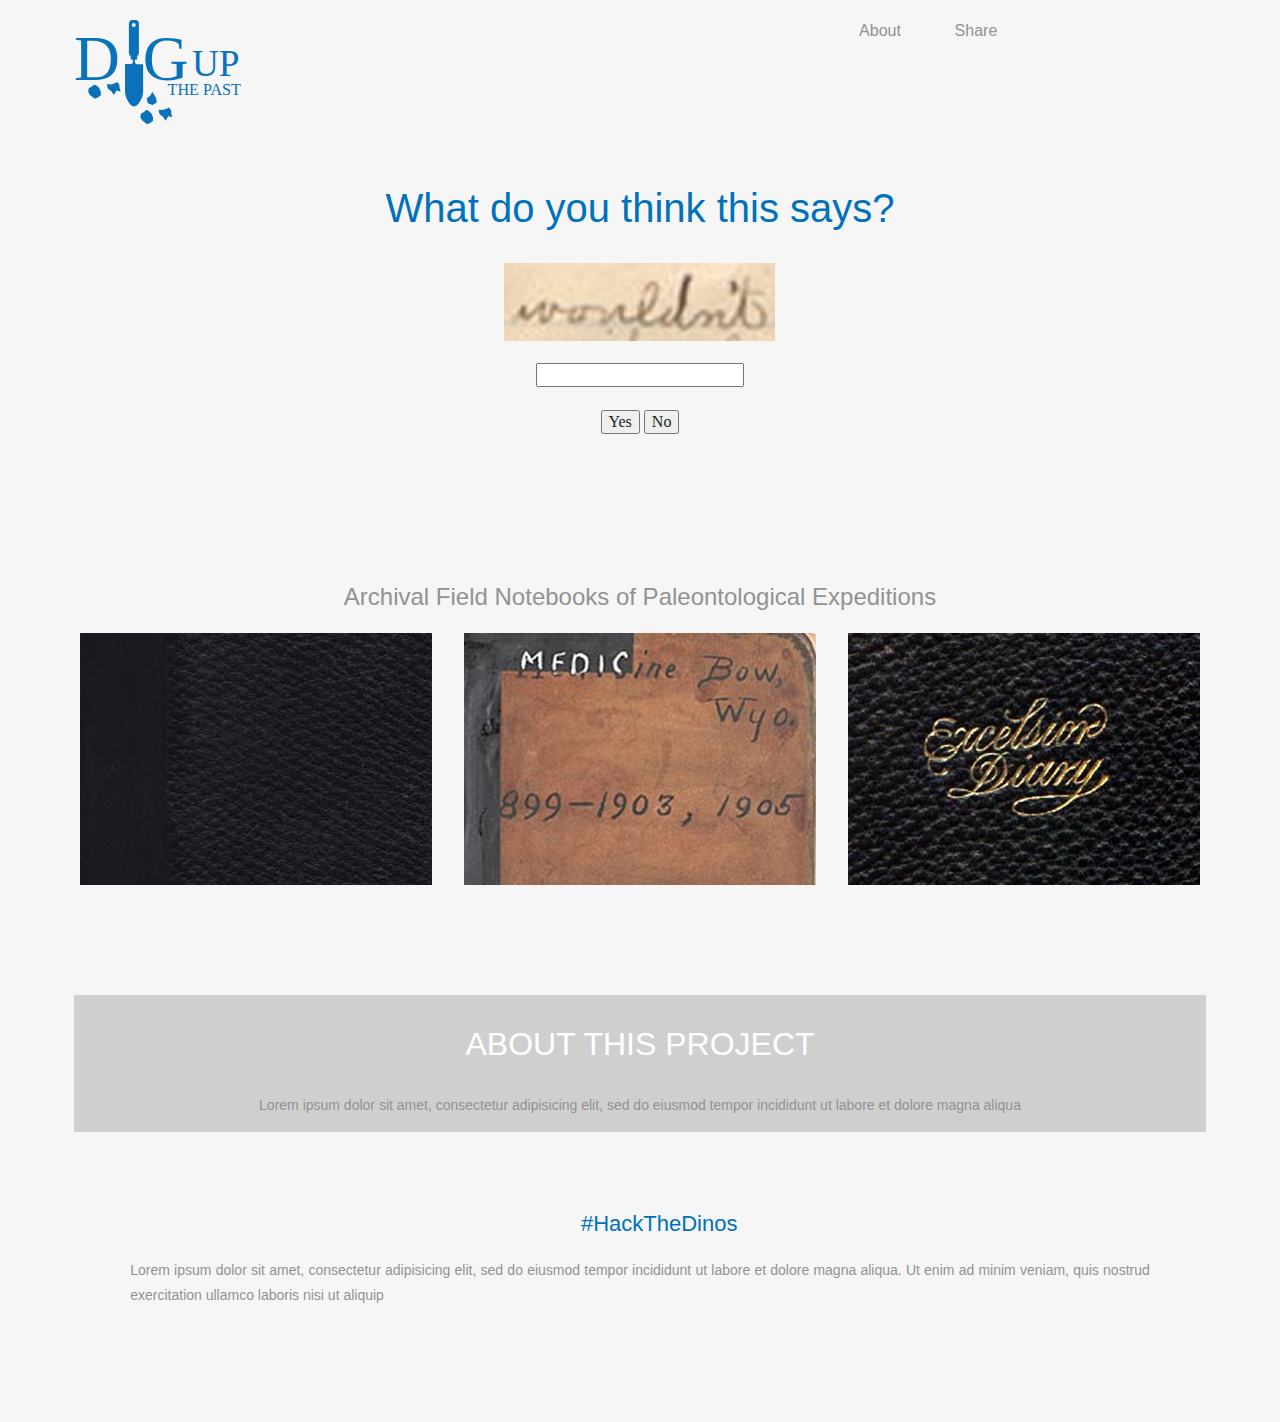
==== UX/Website/index.html @ 7622c404 "Current website" ====
<!doctype html>
<html class="">
<head>
<meta charset="UTF-8">
<meta name="viewport" content="width=device-width, initial-scale=1">
<meta name="description" content="#HackTheDinos">
<meta name="keywords" content="Dig up the past">
<meta name="author" content="SUNYDigs">
<title>Dig up the past | #HackTheDinos</title>
<link href="boilerplate.css" rel="stylesheet" type="text/css">
<link href="digResponsive.css" rel="stylesheet" type="text/css">
<link href="digStyle.css" rel="stylesheet" type="text/css">
<script src="respond.min.js"></script>
<script>var __adobewebfontsappname__="dreamweaver"</script>
<script src="http://use.edgefonts.net/montserrat:n4:default;alice:n4:default.js" type="text/javascript"></script>
</head>
<body>
<!--************************************************************************
Container starts here
****************************************************************************-->
<div class="gridContainer clearfix"> 
  <!--************************************************************************
    HERO Section starts here
    ****************************************************************************-->
  <header class="fluid hero heroHeader"> 
    <a href="#" title="Logo">
    <figure class="fluid logo textStyle">
<img src="images/digs_logo.svg">
</figure>
    </a>
    <nav class="fluid topNav"> 
      <ul class="fluid fluidList topNavUl">
        <li class="fluid topNavLI zeroMargin_desktop zeroMargin_tablet zeroMargin_mobile"><strong><a href="#" class="linkStyle" title="Nav Link">About</a></strong></li>
        <li class="fluid topNavLI"><strong><a href="#" class="linkStyle" title="Nav Link">Share</a></strong></li>
       
      </ul>
    </nav>
    <h1 class="fluid mainHeading headingStyle">What do you think this says?</h1>
    <div class="fluid parsedImg"><img src="parsed/parsed.jpg" alt=""/><br/><br/>
    <input type="text"><br/><br/>
   <button type = "button">Yes</button> <button type = "button">No</button>
    </div>

  </header>
  <!--HERO section ends here--> 
  
  <!--************************************************************************
    Primary Container starts here
    ****************************************************************************-->
  <article class="fluid textContainer"></article>
  <!--Primary content area ends here--> 
  
  <!--************************************************************************
   Past books here
    ****************************************************************************-->
  <article class="fluid gallery">
    <h2 class="fluid showAreaH2 headingStyle2">Archival Field Notebooks of Paleontological Expeditions</h2>
    <figure class="fluid tiles zeroMargin_desktop zeroMargin_tablet"> <img src="images/bK1.jpg" alt="placeholder"/>
      <figcaption class="textStyle"></figcaption>
    </figure>
    <figure class="fluid tiles"> <img src="images/bK2.jpg" alt="placeholder"/>
      <figcaption class="textStyle"></figcaption>
    </figure>
    <figure class="fluid tiles  zeroMargin_tablet hide_mobile"> <img src="images/bK3.jpg" alt="placeholder"/>
      <figcaption class="textStyle"></figcaption>
    </figure>
 
    
    
  </article>
  <!--Gallery ends here--> 
  
  <!--************************************************************************
    Secondary container starts here
    ****************************************************************************-->
  <article class="fluid textContainer" id="secondaryStyling">
    <section class="fluid secondarySection zeroMargin_desktop zeroMargin_tablet">
      <h2 class="fluid secondaryHeading headingStyle">ABOUT THIS PROJECT</h2>
      <p class="contentArea">Lorem ipsum dolor sit amet, consectetur adipisicing elit, sed do eiusmod tempor incididunt ut labore et dolore magna aliqua</p>
    </section>
    <section class="fluid secondarySection hide_mobile"> </section>
  </article>
  <!--Secondary content section ends here--> 
  
  <!--************************************************************************
    Footer starts here
    ****************************************************************************-->
  <footer class="fluid footer">
    <section class="fluid footerSection zeroMargin_desktop zeroMargin_tablet">
      <h2 class="fluid footerTitle headingStyle">#HackTheDinos</h2>
      <p class="paraContent footerTextContainer">Lorem ipsum dolor sit amet, consectetur adipisicing elit, sed do eiusmod tempor incididunt ut labore et dolore magna aliqua. Ut enim ad minim veniam, quis nostrud exercitation ullamco laboris nisi ut aliquip</p>
    </section>

  </footer>
  <!--Footer ends here--> 
</div>
<!--Container ends here-->
</body>
</html>
---- UX/Website/boilerplate.css ----
/*
/*
 * HTML5 ✰ Boilerplate v3.0.2
 *
 * What follows is the result of much research on cross-browser styling.
 * Credit left inline and big thanks to Nicolas Gallagher, Jonathan Neal,
 * Kroc Camen, and the H5BP dev community and team.
 *
 * Detailed information about this CSS: h5bp.com/css
 * 
 * Dreamweaver modifications:
 * 1. Commented out selection highlight
 * 2. Removed media queries section (we add our own in a separate file)
 *
 * ==|== normalize ==========================================================
 */


/* =============================================================================
   HTML5 display definitions
   ========================================================================== */

article, aside, details, figcaption, figure, footer, header, hgroup, nav, section {
	display: block;
	text-align: center;
}
audio, canvas, video { display: inline-block; *display: inline; *zoom: 1; }
audio:not([controls]) { display: none; }
[hidden] { display: none; }

/* =============================================================================
   Base
   ========================================================================== */

/*
 * 1. Correct text resizing oddly in IE6/7 when body font-size is set using em units
 * 2. Prevent iOS text size adjust on device orientation change, without disabling user zoom: h5bp.com/g
 */

html { font-size: 100%; -webkit-text-size-adjust: 100%; -ms-text-size-adjust: 100%; }

html, button, input, select, textarea { font-family: serif; color: #222; }

body { margin: 0; font-size: 1em; line-height: 1.4; }

/* 
 * Remove text-shadow in selection highlight: h5bp.com/i
 * These selection declarations have to be separate
 * Also: hot pink! (or customize the background color to match your design)
 */


/* =============================================================================
   Links
   ========================================================================== */

a { color: #00e; }
a:visited { color: #551a8b; }
a:hover { color: #06e; }
a:focus { outline: thin dotted; }

/* Improve readability when focused and hovered in all browsers: h5bp.com/h */
a:hover, a:active { outline: 0; }


/* =============================================================================
   Typography
   ========================================================================== */

abbr[title] { border-bottom: 1px dotted; }

b, strong { font-weight: bold; }

blockquote { margin: 1em 40px; }

dfn { font-style: italic; }

hr { display: block; height: 1px; border: 0; border-top: 1px solid #ccc; margin: 1em 0; padding: 0; }

ins { background: #ff9; color: #000; text-decoration: none; }

mark { background: #ff0; color: #000; font-style: italic; font-weight: bold; }

/* Redeclare monospace font family: h5bp.com/j */
pre, code, kbd, samp { font-family: monospace, serif; _font-family: 'courier new', monospace; font-size: 1em; }

/* Improve readability of pre-formatted text in all browsers */
pre { white-space: pre; white-space: pre-wrap; word-wrap: break-word; }

q { quotes: none; }
q:before, q:after { content: ""; content: none; }

small { font-size: 85%; }

/* Position subscript and superscript content without affecting line-height: h5bp.com/k */
sub, sup { font-size: 75%; line-height: 0; position: relative; vertical-align: baseline; }
sup { top: -0.5em; }
sub { bottom: -0.25em; }


/* =============================================================================
   Lists
   ========================================================================== */

ul, ol { margin: 1em 0; padding: 0 0 0 40px; }
dd { margin: 0 0 0 40px; }
nav ul, nav ol { list-style: none; list-style-image: none; margin: 0; padding: 0; }


/* =============================================================================
   Embedded content
   ========================================================================== */

/*
 * 1. Improve image quality when scaled in IE7: h5bp.com/d
 * 2. Remove the gap between images and borders on image containers: h5bp.com/i/440
 */

img { border: 0; -ms-interpolation-mode: bicubic; vertical-align: middle; }

/*
 * Correct overflow not hidden in IE9
 */

svg:not(:root) { overflow: hidden; }


/* =============================================================================
   Figures
   ========================================================================== */

figure { margin: 0; }


/* =============================================================================
   Forms
   ========================================================================== */

form { margin: 0; }
fieldset { border: 0; margin: 0; padding: 0; }

/* Indicate that 'label' will shift focus to the associated form element */
label { cursor: pointer; }

/*
 * 1. Correct color not inheriting in IE6/7/8/9
 * 2. Correct alignment displayed oddly in IE6/7
 */

legend { border: 0; *margin-left: -7px; padding: 0; white-space: normal; }

/*
 * 1. Correct font-size not inheriting in all browsers
 * 2. Remove margins in FF3/4 S5 Chrome
 * 3. Define consistent vertical alignment display in all browsers
 */

button, input, select, textarea { font-size: 100%; margin: 0; vertical-align: baseline; *vertical-align: middle; }

/*
 * 1. Define line-height as normal to match FF3/4 (set using !important in the UA stylesheet)
 */

button, input { line-height: normal; }

/*
 * 1. Display hand cursor for clickable form elements
 * 2. Allow styling of clickable form elements in iOS
 * 3. Correct inner spacing displayed oddly in IE7 (doesn't effect IE6)
 */

button, input[type="button"], input[type="reset"], input[type="submit"] { cursor: pointer; -webkit-appearance: button; *overflow: visible; }

/*
 * Re-set default cursor for disabled elements
 */

button[disabled], input[disabled] { cursor: default; }

/*
 * Consistent box sizing and appearance
 */

input[type="checkbox"], input[type="radio"] { box-sizing: border-box; padding: 0; *width: 13px; *height: 13px; }
input[type="search"] { -webkit-appearance: textfield; -moz-box-sizing: content-box; -webkit-box-sizing: content-box; box-sizing: content-box; }
input[type="search"]::-webkit-search-decoration, input[type="search"]::-webkit-search-cancel-button { -webkit-appearance: none; }

/*
 * Remove inner padding and border in FF3/4: h5bp.com/l
 */

button::-moz-focus-inner, input::-moz-focus-inner { border: 0; padding: 0; }

/*
 * 1. Remove default vertical scrollbar in IE6/7/8/9
 * 2. Allow only vertical resizing
 */

textarea { overflow: auto; vertical-align: top; resize: vertical; }

/* Colors for form validity */
input:valid, textarea:valid {  }
input:invalid, textarea:invalid { background-color: #f0dddd; }


/* =============================================================================
   Tables
   ========================================================================== */
/* 
 * 'border-collapse: collapse;' needs to be overridden in designs having tables with rounded corners and drop shadows.
*/
table { border-collapse: collapse; border-spacing: 0; }
td { vertical-align: top; }

/* =============================================================================
   Chrome Frame Prompt
   ========================================================================== */

.chromeframe { margin: 0.2em 0; background: #ccc; color: black; padding: 0.2em 0; }


/* ==|== primary styles =====================================================
   Author:
   ========================================================================== */
















/* ==|== non-semantic helper classes ========================================
   Please define your styles before this section.
   ========================================================================== */

/* For image replacement */
.ir { display: block; border: 0; text-indent: -999em; overflow: hidden; background-color: transparent; background-repeat: no-repeat; text-align: left; direction: ltr; *line-height: 0; }
.ir br { display: none; }

/* Hide from both screenreaders and browsers: h5bp.com/u */
.hidden { display: none !important; visibility: hidden; }

/* Hide only visually, but have it available for screenreaders: h5bp.com/v */
.visuallyhidden { border: 0; clip: rect(0 0 0 0); height: 1px; margin: -1px; overflow: hidden; padding: 0; position: absolute; width: 1px; }

/* Extends the .visuallyhidden class to allow the element to be focusable when navigated to via the keyboard: h5bp.com/p */
.visuallyhidden.focusable:active, .visuallyhidden.focusable:focus { clip: auto; height: auto; margin: 0; overflow: visible; position: static; width: auto; }

/* Hide visually and from screenreaders, but maintain layout */
.invisible { visibility: hidden; }

/* Contain floats: h5bp.com/q */
.clearfix:before, .clearfix:after { content: ""; display: table; }
.clearfix:after { clear: both; }
.clearfix { *zoom: 1; }


/* ==|== print styles =======================================================
   Print styles.
   Inlined to avoid required HTTP connection: h5bp.com/r
   ========================================================================== */

@media print {
  * { background: transparent !important; color: black !important; box-shadow:none !important; text-shadow: none !important; filter:none !important; -ms-filter: none !important; } /* Black prints faster: h5bp.com/s */
  a, a:visited { text-decoration: underline; }
  a[href]:after { content: " (" attr(href) ")"; }
  abbr[title]:after { content: " (" attr(title) ")"; }
  .ir a:after, a[href^="javascript:"]:after, a[href^="#"]:after { content: ""; }  /* Don't show links for images, or javascript/internal links */
  pre, blockquote { border: 1px solid #999; page-break-inside: avoid; }
  thead { display: table-header-group; } /* h5bp.com/t */
  tr, img { page-break-inside: avoid; }
  img { max-width: 100% !important; }
  @page { margin: 0.5cm; }
  p, h2, h3 { orphans: 3; widows: 3; }
  h2, h3 { page-break-after: avoid; }
}
---- UX/Website/digResponsive.css ----
@charset "utf-8";
/* Simple fluid media
   Note: Fluid media requires that you remove the media's height and width attributes from the HTML
   http://www.alistapart.com/articles/fluid-images/ 
*/
img, object, embed, video {
	max-width: 100%;
}
/* IE 6 does not support max-width so default to width 100% */
.ie6 img {
	width: 100%;
}
/*
	Dreamweaver Fluid Grid Properties
	----------------------------------
	dw-num-cols-mobile:		12;
	dw-num-cols-tablet:		12;
	dw-num-cols-desktop:	12;
	dw-gutter-percentage:	25;
	
	Inspiration from "Responsive Web Design" by Ethan Marcotte 
	http://www.alistapart.com/articles/responsive-web-design
	
	and Golden Grid System by Joni Korpi
	http://goldengridsystem.com/
*/

/* Fluid Styles */
.fluid {
	clear: both;
	margin-left: 0;
	width: 100%;
	float: left;
	display: block;
}
.fluidList {
	list-style: none;
	list-style-image: none;
	margin: 0;
	padding: 0;
}
/* Mobile Layout: 480px and below. */
  
.gridContainer {
	margin-left: auto;
	margin-right: auto;
	width: 86.45%;
	padding-left: 2.275%;
	padding-right: 2.275%;
	clear: none;
	float: none;
}

/* Header & HERO styles*/
.heroHeader {
}
.logo {
	width: 90%;
}
/* Navigation Bar styles */
.topNav {
	width: 100%;
	margin-left: 0;
	clear: both;
}
.topNavUl {
	position: static;
	width: 100%;
	margin-left: 0;
}
.topNavLI {
	width: 32.2033%;
	margin-left: 3%;
	clear: none;
	height: auto;
	position: static;
}

/* Main heading styles*/

.mainHeading {
}
.mainTagline {
}

/* Text & Content areas styles */
.textContainer {
    padding-top:20px;
}
.secondarySection {
	width: 100%;
	margin-left: 0;
	clear: both;
}
.secondaryHeading {
	width: 100%;
	margin-left: 0;
}

/*.contentArea{
    width: 80%;
    margin-left: 10%;
    margin-top: 0;
    margin-bottom: 5%;
}*/

.tiles {
	width: 83.0508%;
	margin-left: 8.4745%;
	clear: both;
	display: block;
    padding-bottom: 10px;
}
.tiles:hover {
	opacity: 0.6;
    cursor: pointer;
}
/* Footer styles*/
.footer {
}
.footerSection {
	width: 100%;
	margin-left: 0;
	clear: both;
}
.footerTitle {
	text-align: center;
	width: 100%;
	margin-left: 0;
    margin-top:10px;
	clear: both;
}

.gallery {
}
.showAreaH2 {
}
.zeroMargin_mobile {
margin-left: 0;
}
.hide_mobile {
display: none;
}

/* Tablet Layout: 481px to 768px. Inherits styles from: Mobile Layout. */

@media only screen and (min-width: 481px) {
.gridContainer {
	width: 90.675%;
	padding-left: 1.1625%;
	padding-right: 1.1625%;
	clear: none;
	float: none;
	margin-left: auto;
}
/* Header & HERO styles*/
.heroHeader {
}
.logo {
	width: 15.2542%;
}
/* Navigation styles*/
.topNav {
	clear: none;
	width: 49.1525%;
    margin-left: 35.5932%;
}
.topNavUl {
	position: static;
	width: 100%;
	margin-left: 0;
}
.topNavLI {
	clear: none;
	width: 31.0344%;
	height: auto;
	position: static;
	margin-left: 3.4482%;
}

/* Main heading styles*/
.mainHeading {
}
.mainTagline {
}

/* Text & content area styles*/
.textContainer {
    padding-top: 40px;
}
.tiles {
	clear: none;
	width: 49.1525%;
	margin-left: 1.6949%;
	display: block;
    padding-bottom: 10px;
}
.secondarySection {
	clear: none;
	width: 49.1525%;
	margin-left: 1.6949%;
	display: block;
}
.secondaryHeading {
	width: 100%;
	margin-left: 0;
}
/* Footer styles*/
.footer {
}
.footerSection {
	clear: none;
	width: 32.2033%;
	margin-left: 1.6949%;
	display: block;
}
.footerTitle {
     margin-top: 20%;
     width: 100%;
     margin-left: 0;
     clear: both;
}
.gallery {
}
.showAreaH2 {
}
.hide_tablet {
display: none;
}
.zeroMargin_tablet {
margin-left: 0;
}
}

/* Desktop Layout: 769px to a max of 1232px.  Inherits styles from: Mobile Layout and Tablet Layout. */

@media only screen and (min-width: 769px) {
.gridContainer {
	width: 88.5%;
	max-width: 1232px;
	padding-left: 0.75%;
	padding-right: 0.75%;
	margin: auto;
	clear: none;
	float: none;
	margin-left: auto;
}
/* Header & HERO styles*/
.heroHeader {
}
.logo {
	width: 15.2542%;
}
/* Navigation styles*/
.topNav {
	width: 23.7288%;
	clear: none;
	margin-left: 52.5423%;
}
.topNavUl {
	width: 100%;
	margin-left: 0;
	position: static;
}
.topNavLI {
	width: 28.5714%;
	margin-left: 7.1428%;
	clear: none;
	height: auto;
	position: static;
}
/* Main heading styles*/

.mainHeading {
}
.mainTagline {
}

/* Text & content area styles*/
.textContainer {
    padding-top:60px;
    padding-bottom:30px;
}
.secondarySection {
	width: 100%;
	clear: none;
	margin-left: 1.6949%;
	display: block;
}
.secondaryHeading {
	margin-left: 0;
	width: 100%;
}

/* Gallery styles*/
.tiles {
	width: 32.2033%;
	clear: none;
	margin-left: 1.6949%;
	display: block;
    padding-bottom: 60px;
}
/* Footer styles*/
.footer {
}
.footerSection {
	width: 100%;
	clear: none;
	margin-left: 1.6949%;
	display: block;
}
.footerTitle {
	margin-left: 1.6949%;
	width: 100%;
    margin-top: 5%;
	clear: none;
}
.gallery {
}
.showAreaH2 {
}
.zeroMargin_desktop {
margin-left: 0;
}
.hide_desktop {
display: none;
}
}
---- UX/Website/digStyle.css ----
@charset "utf-8";

/* General styles*/
/*Define your own styles in this stylesheet*/
body{
	background-color: rgba(246,246,246,1.00);
}
h1, h2, h3, h4, h5, h6{
	font-family: 'montserrat' , sans-serif;
	color: rgba(146,146,146,1.00);
	font-style: normal;
	font-weight: 400;
}
p{
	font-size: 14px;
	font-family: 'alice', sans-serif;
	font-style: normal;
	font-weight: 100;
	color: rgba(146,146,146,1.00);
	line-height: 1.8;
}


/* Link styles*/
a {
	color: rgba(146,146,146,1.00);
}
a:visited {
	color: rgba(146,146,146,1.00);
}
a:hover {
	color: rgba(255,255,255,1.00);
}
.linkStyle {
	color: rgba(146,146,146,1.00);
	font-family: 'montserrat', sans-serif;
	font-style: normal;
	font-weight: 100;
	text-decoration: none;	
}
/* Header & HERO styles*/
.logo {
	text-align: center;
    padding-top:20px;
    padding-bottom: 20px;
    padding-top: 20px;
}
.heroHeader {
	height: 450px;
	
}
/* Navigation styles*/
.topNavUl {
	position: static;
    padding-top:20px;
    padding-bottom: 20px;
}
.topNavLI {
	text-align: center;
}
/* Typography styles*/
.textStyle {
	font-family: 'montserrat', sans-serif;
	font-style: normal;
	font-weight: 400;
	color: rgba(146,146,146,1.00);
}
.headingStyle {
	/* [disabled]font-family: 'montserrat', sans-serif; */
	/* [disabled]font-style: normal; */
	/* [disabled]font-weight: 400; */
	color: #0072BC;
	font-size: 32px;
}
.mainHeading {
	color: #0072BC;
	text-align: center;
	margin-top: 3%;
	font-size: 40px;
}
.mainTagline {
	text-align: center;
	color: rgba(166,165,165,1.00);
	font-size: 16px;
	margin-top: -1%;
}
.parsedImg {
	padding-bottom:50px;
}
.sectionText {
	text-align: center;
}
#sectionOne {
	text-align: justify;
}
#sectionTwo {
	text-align: justify;
}

/* Gallery styles */
.gallery{
    padding-top:20px;
    padding-bottom:30px;
}
.paraContent{
	font-size: 14px;
	font-family: alice, sans-serif;
	font-style: normal;
	font-weight: 400;
	color: rgba(146,146,146,1.00);
	line-height: 1.8;
	margin-left: 5%;
	margin-right: 5%;
}
.contentArea{
	font-size: 14px;
	font-family: alice , sans-serif;
	font-style: normal;
	font-weight: 100;
	color: rgba(146,146,146,1.00);
	line-height: 1.8;
	text-align: center;
	margin-left: 5%;
	margin-right: 5%;
}
.showAreaH2 {
	
}
#secondaryStyling {
	padding-top: 20px;
    padding-bottom: 20px;
}
.secondarySection {
	background-color: rgba(208,207,207,1.00);
}
.secondaryHeading {
	color: rgba(255,255,255,1.00);
	text-align: center;
}
/*Footer styles*/
.footerTitle {
    text-align: center;
    font-size: 22px;
}
.footerTextContainer {
	text-align: justify;
	margin-bottom: 10%;
}
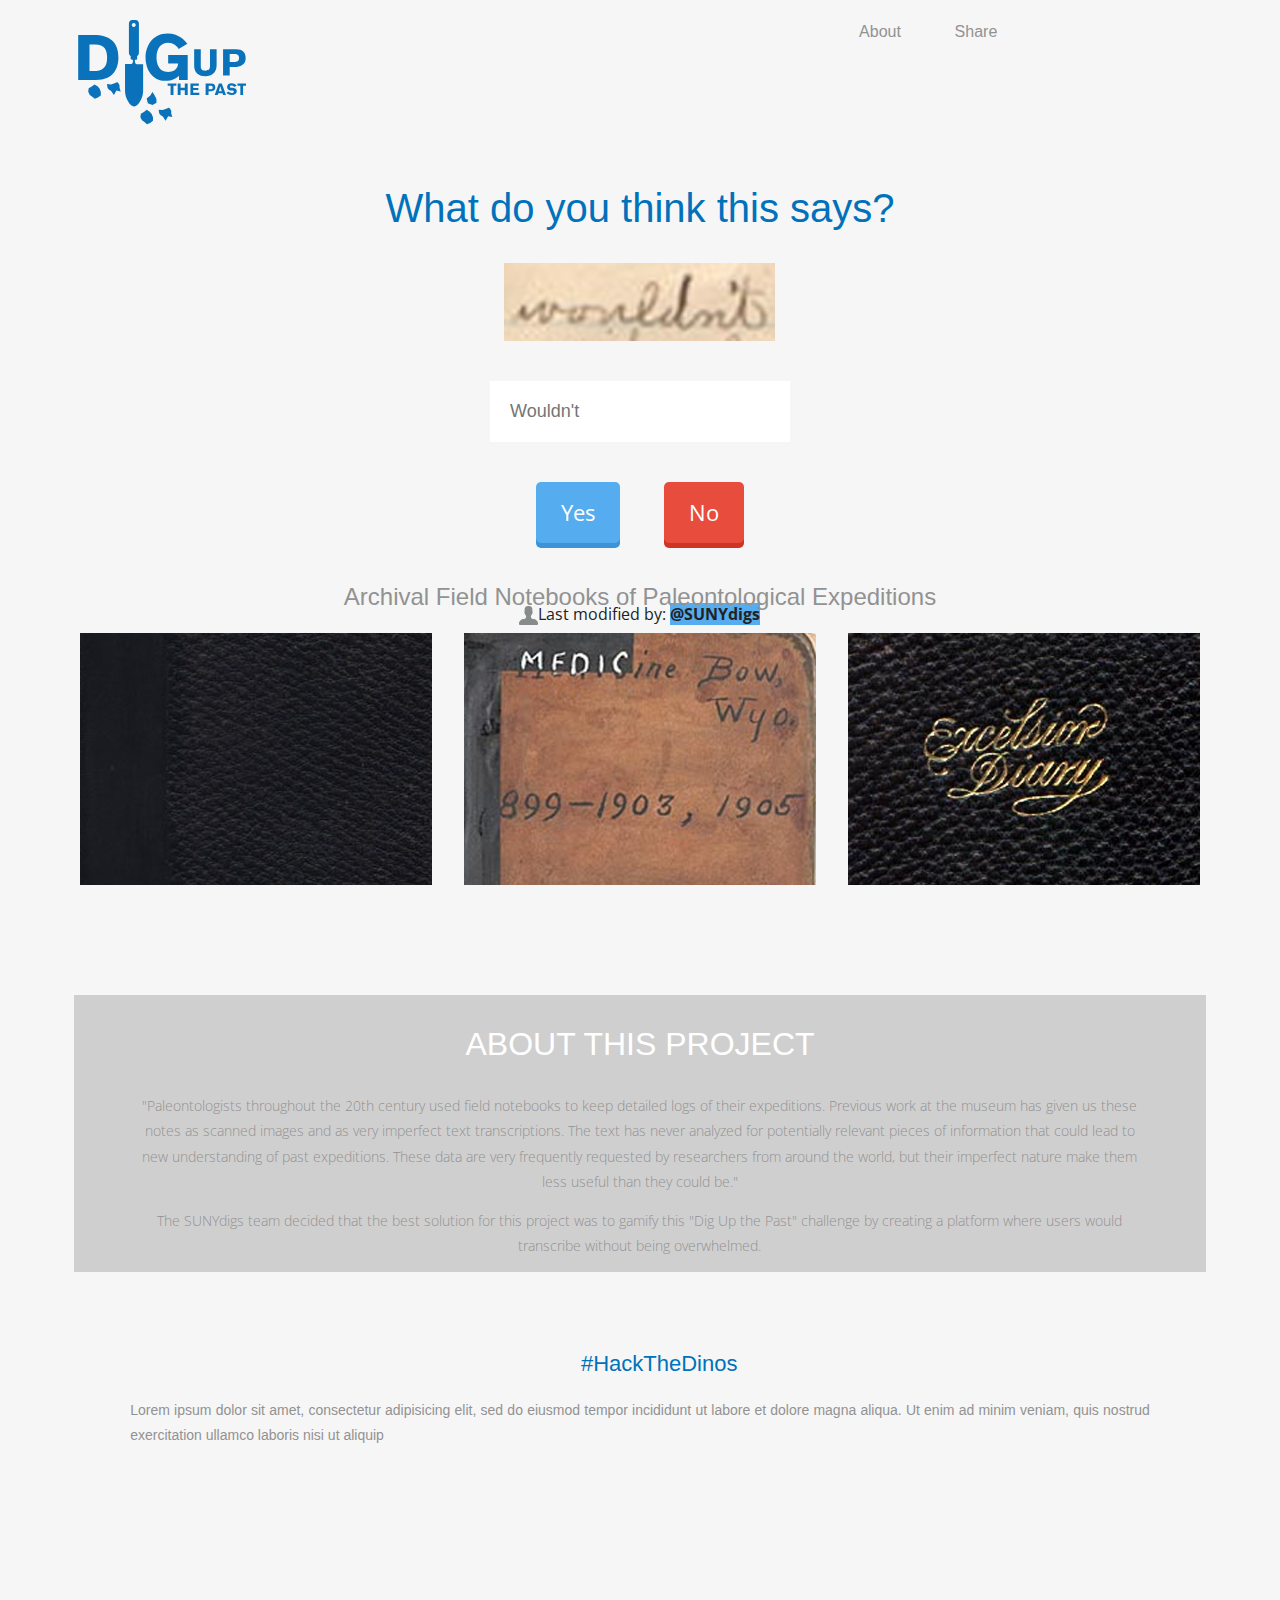
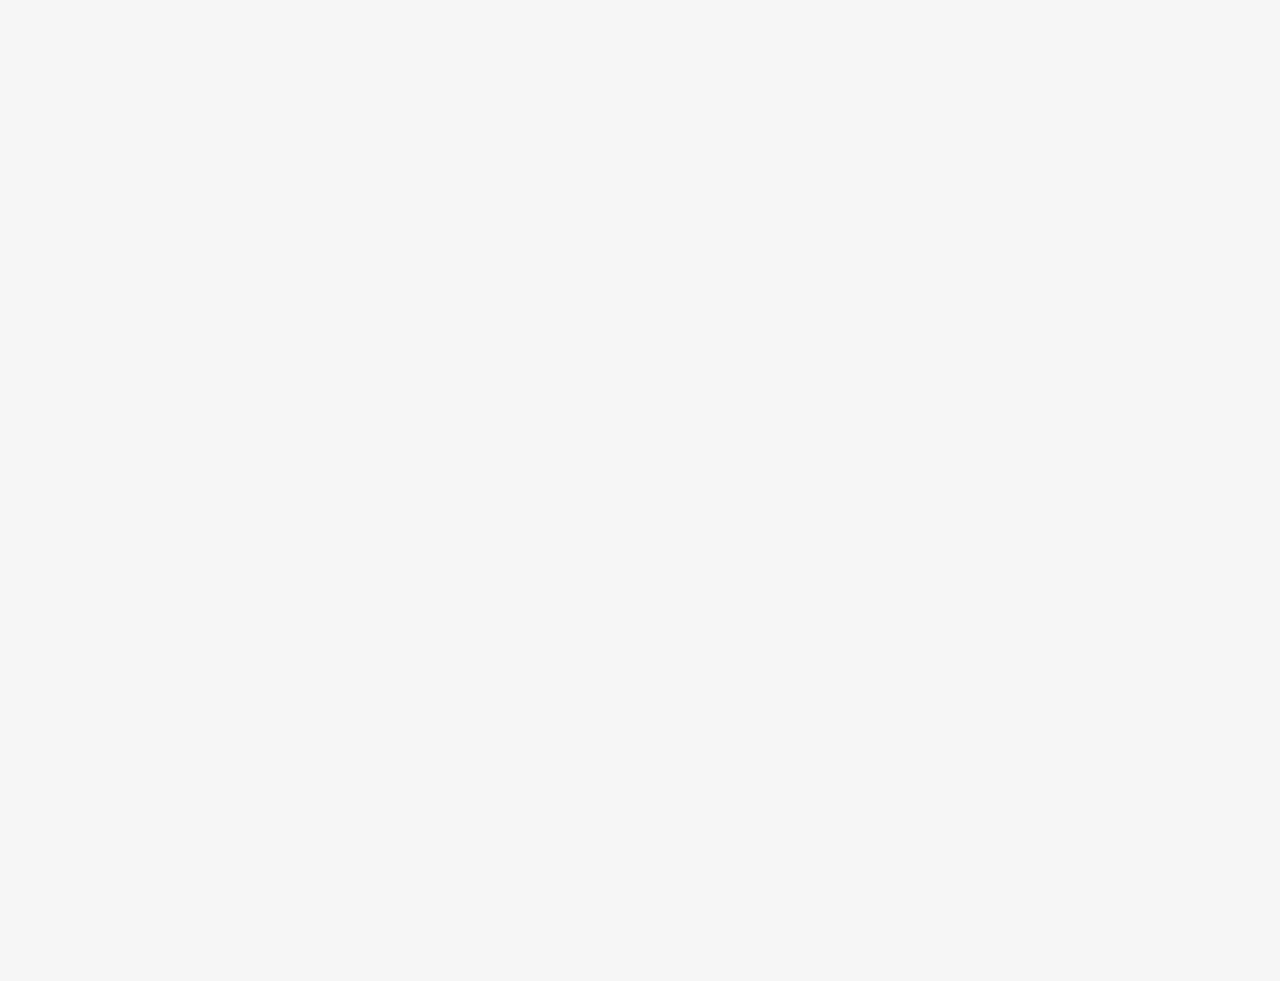
==== commit 0dc090d9: "Updated Version 2" ====
--- a/UX/Website/index.html
+++ b/UX/Website/index.html
@@ -7,12 +7,28 @@
 <meta name="keywords" content="Dig up the past">
 <meta name="author" content="SUNYDigs">
 <title>Dig up the past | #HackTheDinos</title>
-<link href="boilerplate.css" rel="stylesheet" type="text/css">
-<link href="digResponsive.css" rel="stylesheet" type="text/css">
-<link href="digStyle.css" rel="stylesheet" type="text/css">
-<script src="respond.min.js"></script>
+<link href="css/boilerplate.css" rel="stylesheet" type="text/css">
+<link href="css/digResponsive.css" rel="stylesheet" type="text/css">
+<link href="css/digStyle.css" rel="stylesheet" type="text/css">
+<script src="js/respond.min.js"></script>
 <script>var __adobewebfontsappname__="dreamweaver"</script>
 <script src="http://use.edgefonts.net/montserrat:n4:default;alice:n4:default.js" type="text/javascript"></script>
+<script>
+$(function() {
+  $('input').on('change', function() {
+    var input = $(this);
+    if (input.val().length) {
+      input.addClass('populated');
+    } else {
+      input.removeClass('populated');
+    }
+  });
+  
+  setTimeout(function() {
+    $('#fname').trigger('focus');
+  }, 500);
+});
+</script>
 </head>
 <body>
 <!--************************************************************************
@@ -36,9 +52,16 @@
       </ul>
     </nav>
     <h1 class="fluid mainHeading headingStyle">What do you think this says?</h1>
-    <div class="fluid parsedImg"><img src="parsed/parsed.jpg" alt=""/><br/><br/>
-    <input type="text"><br/><br/>
-   <button type = "button">Yes</button> <button type = "button">No</button>
+    <div class="fluid parsedImg"><img src="parsed/parsed.jpg" alt=""/>
+  <div id="form"> <form>
+  <label>
+    <input id="fname" type="text" placeholder="Wouldn't">
+  </label>
+   <div id="buttons"><a href="#" class="btn blue">Yes</a>  <a href="#" class="btn red">No</a></div></form>
+    <img src="images/user.png" alt=""/>Last modified by: <span class="babyblue"><strong>@SUNYdigs</strong></span><br/>
+   </div>
+    
+   
     </div>
 
   </header>
@@ -76,7 +99,8 @@
   <article class="fluid textContainer" id="secondaryStyling">
     <section class="fluid secondarySection zeroMargin_desktop zeroMargin_tablet">
       <h2 class="fluid secondaryHeading headingStyle">ABOUT THIS PROJECT</h2>
-      <p class="contentArea">Lorem ipsum dolor sit amet, consectetur adipisicing elit, sed do eiusmod tempor incididunt ut labore et dolore magna aliqua</p>
+      <p class="contentArea">"Paleontologists throughout the 20th century used field notebooks to keep detailed logs of their expeditions. Previous work at the museum has given us these notes as scanned images and as very imperfect text transcriptions. The text has never analyzed for potentially relevant pieces of information that could lead to new understanding of past expeditions. These data are very frequently requested by researchers from around the world, but their imperfect nature make them less useful than they could be."</p>
+      <p class="contentArea">The SUNYdigs team decided that the best solution for this project was to gamify this "Dig Up the Past" challenge by creating a platform where users would transcribe without being overwhelmed.</p>
     </section>
     <section class="fluid secondarySection hide_mobile"> </section>
   </article>
--- a/UX/Website/css/boilerplate.css
+++ b/UX/Website/css/boilerplate.css
@@ -0,0 +1,285 @@
+/*
+/*
+ * HTML5 ✰ Boilerplate v3.0.2
+ *
+ * What follows is the result of much research on cross-browser styling.
+ * Credit left inline and big thanks to Nicolas Gallagher, Jonathan Neal,
+ * Kroc Camen, and the H5BP dev community and team.
+ *
+ * Detailed information about this CSS: h5bp.com/css
+ * 
+ * Dreamweaver modifications:
+ * 1. Commented out selection highlight
+ * 2. Removed media queries section (we add our own in a separate file)
+ *
+ * ==|== normalize ==========================================================
+ */
+
+
+/* =============================================================================
+   HTML5 display definitions
+   ========================================================================== */
+
+article, aside, details, figcaption, figure, footer, header, hgroup, nav, section {
+	display: block;
+	text-align: center;
+}
+audio, canvas, video { display: inline-block; *display: inline; *zoom: 1; }
+audio:not([controls]) { display: none; }
+[hidden] { display: none; }
+
+/* =============================================================================
+   Base
+   ========================================================================== */
+
+/*
+ * 1. Correct text resizing oddly in IE6/7 when body font-size is set using em units
+ * 2. Prevent iOS text size adjust on device orientation change, without disabling user zoom: h5bp.com/g
+ */
+
+html { font-size: 100%; -webkit-text-size-adjust: 100%; -ms-text-size-adjust: 100%; }
+
+html, button, input, select, textarea { font-family: serif; color: #222; }
+
+body { margin: 0; font-size: 1em; line-height: 1.4; }
+
+/* 
+ * Remove text-shadow in selection highlight: h5bp.com/i
+ * These selection declarations have to be separate
+ * Also: hot pink! (or customize the background color to match your design)
+ */
+
+
+/* =============================================================================
+   Links
+   ========================================================================== */
+
+a { color: #00e; }
+a:visited { color: #551a8b; }
+a:hover { color: #06e; }
+a:focus { outline: thin dotted; }
+
+/* Improve readability when focused and hovered in all browsers: h5bp.com/h */
+a:hover, a:active { outline: 0; }
+
+
+/* =============================================================================
+   Typography
+   ========================================================================== */
+
+abbr[title] { border-bottom: 1px dotted; }
+
+b, strong { font-weight: bold; }
+
+blockquote { margin: 1em 40px; }
+
+dfn { font-style: italic; }
+
+hr { display: block; height: 1px; border: 0; border-top: 1px solid #ccc; margin: 1em 0; padding: 0; }
+
+ins { background: #ff9; color: #000; text-decoration: none; }
+
+mark { background: #ff0; color: #000; font-style: italic; font-weight: bold; }
+
+/* Redeclare monospace font family: h5bp.com/j */
+pre, code, kbd, samp { font-family: monospace, serif; _font-family: 'courier new', monospace; font-size: 1em; }
+
+/* Improve readability of pre-formatted text in all browsers */
+pre { white-space: pre; white-space: pre-wrap; word-wrap: break-word; }
+
+q { quotes: none; }
+q:before, q:after { content: ""; content: none; }
+
+small { font-size: 85%; }
+
+/* Position subscript and superscript content without affecting line-height: h5bp.com/k */
+sub, sup { font-size: 75%; line-height: 0; position: relative; vertical-align: baseline; }
+sup { top: -0.5em; }
+sub { bottom: -0.25em; }
+
+
+/* =============================================================================
+   Lists
+   ========================================================================== */
+
+ul, ol { margin: 1em 0; padding: 0 0 0 40px; }
+dd { margin: 0 0 0 40px; }
+nav ul, nav ol { list-style: none; list-style-image: none; margin: 0; padding: 0; }
+
+
+/* =============================================================================
+   Embedded content
+   ========================================================================== */
+
+/*
+ * 1. Improve image quality when scaled in IE7: h5bp.com/d
+ * 2. Remove the gap between images and borders on image containers: h5bp.com/i/440
+ */
+
+img { border: 0; -ms-interpolation-mode: bicubic; vertical-align: middle; }
+
+/*
+ * Correct overflow not hidden in IE9
+ */
+
+svg:not(:root) { overflow: hidden; }
+
+
+/* =============================================================================
+   Figures
+   ========================================================================== */
+
+figure { margin: 0; }
+
+
+/* =============================================================================
+   Forms
+   ========================================================================== */
+
+form { margin: 0; }
+fieldset { border: 0; margin: 0; padding: 0; }
+
+/* Indicate that 'label' will shift focus to the associated form element */
+label { cursor: pointer; }
+
+/*
+ * 1. Correct color not inheriting in IE6/7/8/9
+ * 2. Correct alignment displayed oddly in IE6/7
+ */
+
+legend { border: 0; *margin-left: -7px; padding: 0; white-space: normal; }
+
+/*
+ * 1. Correct font-size not inheriting in all browsers
+ * 2. Remove margins in FF3/4 S5 Chrome
+ * 3. Define consistent vertical alignment display in all browsers
+ */
+
+button, input, select, textarea { font-size: 100%; margin: 0; vertical-align: baseline; *vertical-align: middle; }
+
+/*
+ * 1. Define line-height as normal to match FF3/4 (set using !important in the UA stylesheet)
+ */
+
+button, input { line-height: normal; }
+
+/*
+ * 1. Display hand cursor for clickable form elements
+ * 2. Allow styling of clickable form elements in iOS
+ * 3. Correct inner spacing displayed oddly in IE7 (doesn't effect IE6)
+ */
+
+button, input[type="button"], input[type="reset"], input[type="submit"] { cursor: pointer; -webkit-appearance: button; *overflow: visible; }
+
+/*
+ * Re-set default cursor for disabled elements
+ */
+
+button[disabled], input[disabled] { cursor: default; }
+
+/*
+ * Consistent box sizing and appearance
+ */
+
+input[type="checkbox"], input[type="radio"] { box-sizing: border-box; padding: 0; *width: 13px; *height: 13px; }
+input[type="search"] { -webkit-appearance: textfield; -moz-box-sizing: content-box; -webkit-box-sizing: content-box; box-sizing: content-box; }
+input[type="search"]::-webkit-search-decoration, input[type="search"]::-webkit-search-cancel-button { -webkit-appearance: none; }
+
+/*
+ * Remove inner padding and border in FF3/4: h5bp.com/l
+ */
+
+button::-moz-focus-inner, input::-moz-focus-inner { border: 0; padding: 0; }
+
+/*
+ * 1. Remove default vertical scrollbar in IE6/7/8/9
+ * 2. Allow only vertical resizing
+ */
+
+textarea { overflow: auto; vertical-align: top; resize: vertical; }
+
+/* Colors for form validity */
+input:valid, textarea:valid {  }
+input:invalid, textarea:invalid { background-color: #f0dddd; }
+
+
+/* =============================================================================
+   Tables
+   ========================================================================== */
+/* 
+ * 'border-collapse: collapse;' needs to be overridden in designs having tables with rounded corners and drop shadows.
+*/
+table { border-collapse: collapse; border-spacing: 0; }
+td { vertical-align: top; }
+
+/* =============================================================================
+   Chrome Frame Prompt
+   ========================================================================== */
+
+.chromeframe { margin: 0.2em 0; background: #ccc; color: black; padding: 0.2em 0; }
+
+
+/* ==|== primary styles =====================================================
+   Author:
+   ========================================================================== */
+
+
+
+
+
+
+
+
+
+
+
+
+
+
+
+
+/* ==|== non-semantic helper classes ========================================
+   Please define your styles before this section.
+   ========================================================================== */
+
+/* For image replacement */
+.ir { display: block; border: 0; text-indent: -999em; overflow: hidden; background-color: transparent; background-repeat: no-repeat; text-align: left; direction: ltr; *line-height: 0; }
+.ir br { display: none; }
+
+/* Hide from both screenreaders and browsers: h5bp.com/u */
+.hidden { display: none !important; visibility: hidden; }
+
+/* Hide only visually, but have it available for screenreaders: h5bp.com/v */
+.visuallyhidden { border: 0; clip: rect(0 0 0 0); height: 1px; margin: -1px; overflow: hidden; padding: 0; position: absolute; width: 1px; }
+
+/* Extends the .visuallyhidden class to allow the element to be focusable when navigated to via the keyboard: h5bp.com/p */
+.visuallyhidden.focusable:active, .visuallyhidden.focusable:focus { clip: auto; height: auto; margin: 0; overflow: visible; position: static; width: auto; }
+
+/* Hide visually and from screenreaders, but maintain layout */
+.invisible { visibility: hidden; }
+
+/* Contain floats: h5bp.com/q */
+.clearfix:before, .clearfix:after { content: ""; display: table; }
+.clearfix:after { clear: both; }
+.clearfix { *zoom: 1; }
+
+
+/* ==|== print styles =======================================================
+   Print styles.
+   Inlined to avoid required HTTP connection: h5bp.com/r
+   ========================================================================== */
+
+@media print {
+  * { background: transparent !important; color: black !important; box-shadow:none !important; text-shadow: none !important; filter:none !important; -ms-filter: none !important; } /* Black prints faster: h5bp.com/s */
+  a, a:visited { text-decoration: underline; }
+  a[href]:after { content: " (" attr(href) ")"; }
+  abbr[title]:after { content: " (" attr(title) ")"; }
+  .ir a:after, a[href^="javascript:"]:after, a[href^="#"]:after { content: ""; }  /* Don't show links for images, or javascript/internal links */
+  pre, blockquote { border: 1px solid #999; page-break-inside: avoid; }
+  thead { display: table-header-group; } /* h5bp.com/t */
+  tr, img { page-break-inside: avoid; }
+  img { max-width: 100% !important; }
+  @page { margin: 0.5cm; }
+  p, h2, h3 { orphans: 3; widows: 3; }
+  h2, h3 { page-break-after: avoid; }
+}
--- a/UX/Website/css/digResponsive.css
+++ b/UX/Website/css/digResponsive.css
@@ -0,0 +1,331 @@
+@charset "utf-8";
+/* Simple fluid media
+   Note: Fluid media requires that you remove the media's height and width attributes from the HTML
+   http://www.alistapart.com/articles/fluid-images/ 
+*/
+img, object, embed, video {
+	max-width: 100%;
+}
+/* IE 6 does not support max-width so default to width 100% */
+.ie6 img {
+	width: 100%;
+}
+/*
+	Dreamweaver Fluid Grid Properties
+	----------------------------------
+	dw-num-cols-mobile:		12;
+	dw-num-cols-tablet:		12;
+	dw-num-cols-desktop:	12;
+	dw-gutter-percentage:	25;
+	
+	Inspiration from "Responsive Web Design" by Ethan Marcotte 
+	http://www.alistapart.com/articles/responsive-web-design
+	
+	and Golden Grid System by Joni Korpi
+	http://goldengridsystem.com/
+*/
+
+/* Fluid Styles */
+.fluid {
+	clear: both;
+	margin-left: 0;
+	width: 100%;
+	float: left;
+	display: block;
+}
+.fluidList {
+	list-style: none;
+	list-style-image: none;
+	margin: 0;
+	padding: 0;
+}
+/* Mobile Layout: 480px and below. */
+  
+.gridContainer {
+	margin-left: auto;
+	margin-right: auto;
+	width: 86.45%;
+	padding-left: 2.275%;
+	padding-right: 2.275%;
+	clear: none;
+	float: none;
+}
+
+/* Header & HERO styles*/
+.heroHeader {
+}
+.logo {
+	width: 90%;
+}
+/* Navigation Bar styles */
+.topNav {
+	width: 100%;
+	margin-left: 0;
+	clear: both;
+}
+.topNavUl {
+	position: static;
+	width: 100%;
+	margin-left: 0;
+}
+.topNavLI {
+	width: 32.2033%;
+	margin-left: 3%;
+	clear: none;
+	height: auto;
+	position: static;
+}
+
+/* Main heading styles*/
+
+.mainHeading {
+}
+.mainTagline {
+}
+
+/* Text & Content areas styles */
+.textContainer {
+    padding-top:20px;
+}
+.secondarySection {
+	width: 100%;
+	margin-left: 0;
+	clear: both;
+}
+.secondaryHeading {
+	width: 100%;
+	margin-left: 0;
+	clear: both;
+}
+
+/*.contentArea{
+    width: 80%;
+    margin-left: 10%;
+    margin-top: 0;
+    margin-bottom: 5%;
+}*/
+
+.tiles {
+	width: 83.0508%;
+	margin-left: 8.4745%;
+	clear: both;
+	display: block;
+    padding-bottom: 10px;
+}
+.tiles:hover {
+	opacity: 0.6;
+    cursor: pointer;
+}
+/* Footer styles*/
+.footer {
+}
+.footerSection {
+	width: 100%;
+	margin-left: 0;
+	clear: both;
+}
+.footerTitle {
+	text-align: center;
+	width: 100%;
+	margin-left: 0;
+    margin-top:10px;
+	clear: both;
+}
+
+.gallery {
+}
+.showAreaH2 {
+}
+.zeroMargin_mobile {
+margin-left: 0;
+}
+.hide_mobile {
+display: none;
+}
+
+/* Tablet Layout: 481px to 768px. Inherits styles from: Mobile Layout. */
+
+@media only screen and (min-width: 481px) {
+.gridContainer {
+	width: 90.675%;
+	padding-left: 1.1625%;
+	padding-right: 1.1625%;
+	clear: none;
+	float: none;
+	margin-left: auto;
+}
+/* Header & HERO styles*/
+.heroHeader {
+}
+.logo {
+	width: 15.2542%;
+}
+/* Navigation styles*/
+.topNav {
+	clear: none;
+	width: 49.1525%;
+    margin-left: 35.5932%;
+}
+.topNavUl {
+	position: static;
+	width: 100%;
+	margin-left: 0;
+}
+.topNavLI {
+	clear: none;
+	width: 31.0344%;
+	height: auto;
+	position: static;
+	margin-left: 3.4482%;
+}
+
+/* Main heading styles*/
+.mainHeading {
+}
+.mainTagline {
+}
+
+/* Text & content area styles*/
+.textContainer {
+    padding-top: 40px;
+}
+.tiles {
+	clear: none;
+	width: 49.1525%;
+	margin-left: 1.6949%;
+	display: block;
+    padding-bottom: 10px;
+}
+.secondarySection {
+	clear: none;
+	width: 100%;
+	margin-left: 1.6949%;
+	display: block;
+}
+.secondaryHeading {
+	width: 91.5254%;
+	margin-left: 1.6949%;
+	clear: none;
+}
+/* Footer styles*/
+.footer {
+}
+.footerSection {
+	clear: none;
+	width: 100%;
+	margin-left: 1.6949%;
+	display: block;
+}
+.footerTitle {
+     margin-top: 20%;
+     width: 32.2033%;
+     margin-left: 1.6949%;
+     clear: none;
+}
+.gallery {
+}
+.showAreaH2 {
+}
+.hide_tablet {
+display: none;
+}
+.zeroMargin_tablet {
+margin-left: 0;
+}
+}
+
+/* Desktop Layout: 769px to a max of 1232px.  Inherits styles from: Mobile Layout and Tablet Layout. */
+
+@media only screen and (min-width: 769px) {
+.gridContainer {
+	width: 88.5%;
+	max-width: 1232px;
+	padding-left: 0.75%;
+	padding-right: 0.75%;
+	margin: auto;
+	clear: none;
+	float: none;
+	margin-left: auto;
+}
+/* Header & HERO styles*/
+.heroHeader {
+}
+.logo {
+	width: 15.2542%;
+}
+/* Navigation styles*/
+.topNav {
+	width: 23.7288%;
+	clear: none;
+	margin-left: 52.5423%;
+}
+.topNavUl {
+	width: 100%;
+	margin-left: 0;
+	position: static;
+}
+.topNavLI {
+	width: 28.5714%;
+	margin-left: 7.1428%;
+	clear: none;
+	height: auto;
+	position: static;
+}
+/* Main heading styles*/
+
+.mainHeading {
+}
+.mainTagline {
+}
+
+/* Text & content area styles*/
+.textContainer {
+    padding-top:60px;
+    padding-bottom:30px;
+}
+.secondarySection {
+	width: 100%;
+	clear: none;
+	margin-left: 1.6949%;
+	display: block;
+}
+.secondaryHeading {
+	margin-left: 0;
+	width: 100%;
+	clear: both;
+}
+
+/* Gallery styles*/
+.tiles {
+	width: 32.2033%;
+	clear: none;
+	margin-left: 1.6949%;
+	display: block;
+    padding-bottom: 60px;
+}
+/* Footer styles*/
+.footer {
+}
+.footerSection {
+	width: 100%;
+	clear: none;
+	margin-left: 1.6949%;
+	display: block;
+}
+.footerTitle {
+	margin-left: 1.6949%;
+	width: 100%;
+    margin-top: 5%;
+	clear: none;
+}
+.gallery {
+}
+.showAreaH2 {
+}
+.zeroMargin_desktop {
+margin-left: 0;
+}
+.hide_desktop {
+display: none;
+}
+}--- a/UX/Website/css/digStyle.css
+++ b/UX/Website/css/digStyle.css
@@ -0,0 +1,273 @@
+@charset "utf-8";
+@import url(http://fonts.googleapis.com/css?family=Open+Sans);
+/* General styles*/
+/*Define your own styles in this stylesheet*/
+body{
+	font-family: 'Open Sans', 'sans-serif';
+	background-color: rgba(246,246,246,1.00);
+}
+h1, h2, h3, h4, h5, h6{
+	font-family: 'montserrat' , sans-serif;
+	color: rgba(146,146,146,1.00);
+	font-style: normal;
+	font-weight: 400;
+}
+p{
+	font-size: 14px;
+	font-family: 'alice', sans-serif;
+	font-style: normal;
+	font-weight: 100;
+	color: rgba(146,146,146,1.00);
+	line-height: 1.8;
+}
+.link {
+  text-decoration: none;
+  color: #55acee;
+  border-bottom: 2px dotted #55acee;
+  transition: .3s;
+  -webkit-transition: .3s;
+  -moz-transition: .3s;
+  -o-transition: .3s;
+  cursor: url(http://cur.cursors-4u.net/symbols/sym-1/sym46.cur), auto;
+}
+.link:hover {
+  color: #2ecc71;
+  border-bottom: 2px dotted #2ecc71;
+}
+.user{
+	
+}
+#buttons {
+	color: #FFFFFF;
+	text-align: center;
+}
+.btn {
+  border-radius: 5px;
+  padding: 15px 25px;
+  font-size: 22px;
+  text-decoration: none;
+  margin: 20px;
+  color: #fff;
+  position: relative;
+  display: inline-block;
+ 
+}
+
+.btn:active {
+  transform: translate(0px, 5px);
+  -webkit-transform: translate(0px, 5px);
+  box-shadow: 0px 1px 0px 0px;
+}
+.babyblue{
+	background-color: #55acee;
+}
+.blue {
+  background-color: #55acee;
+  box-shadow: 0px 5px 0px 0px #3C93D5;
+}
+
+.blue:hover {
+  background-color: #6FC6FF;
+}
+.red {
+  background-color: #e74c3c;
+  box-shadow: 0px 5px 0px 0px #CE3323;
+}
+
+.red:hover {
+  background-color: #FF6656;
+}
+
+/* Link styles*/
+a {
+	color: rgba(255,255,255,1.00);
+}
+a:visited {
+	color: rgba(146,146,146,1.00);
+}
+a:hover {
+	color: rgba(255,255,255,1.00);
+}
+.linkStyle {
+	color: rgba(146,146,146,1.00);
+	font-family: 'montserrat', sans-serif;
+	font-style: normal;
+	font-weight: 100;
+	text-decoration: none;	
+}
+/* Header & HERO styles*/
+.logo {
+	text-align: center;
+    padding-top:20px;
+    padding-bottom: 20px;
+    padding-top: 20px;
+}
+.heroHeader {
+	height: 450px;
+	
+}
+/* Navigation styles*/
+.topNavUl {
+	position: static;
+    padding-top:20px;
+    padding-bottom: 20px;
+}
+.topNavLI {
+	text-align: center;
+}
+/* Typography styles*/
+.textStyle {
+	font-family: 'montserrat', sans-serif;
+	font-style: normal;
+	font-weight: 400;
+	color: rgba(146,146,146,1.00);
+}
+.headingStyle {
+	/* [disabled]font-family: 'montserrat', sans-serif; */
+	/* [disabled]font-style: normal; */
+	/* [disabled]font-weight: 400; */
+	color: #0072BC;
+	font-size: 32px;
+}
+.mainHeading {
+	color: #0072BC;
+	text-align: center;
+	margin-top: 3%;
+	font-size: 40px;
+}
+.mainTagline {
+	text-align: center;
+	color: rgba(166,165,165,1.00);
+	font-size: 16px;
+	margin-top: -1%;
+}
+.parsedImg {
+	padding-bottom:50px;
+}
+.sectionText {
+	text-align: center;
+}
+#sectionOne {
+	text-align: justify;
+}
+#sectionTwo {
+	text-align: justify;
+}
+
+/* Gallery styles */
+.gallery{
+    padding-top:20px;
+    padding-bottom:30px;
+}
+.paraContent{
+	font-size: 14px;
+	font-family: alice, sans-serif;
+	font-style: normal;
+	font-weight: 400;
+	color: rgba(146,146,146,1.00);
+	line-height: 1.8;
+	margin-left: 5%;
+	margin-right: 5%;
+}
+.contentArea{
+	
+	font-size: 14px;
+	font-family: 'Open Sans', sans-serif;
+	font-style: normal;
+	font-weight: 100;
+	color: rgba(146,146,146,1.00);
+	line-height: 1.8;
+	text-align: center;
+	margin-left: 5%;
+	margin-right: 5%;
+}
+.showAreaH2 {
+	
+}
+#secondaryStyling {
+	padding-top: 20px;
+    padding-bottom: 20px;
+}
+.secondarySection {
+	background-color: rgba(208,207,207,1.00);
+}
+.secondaryHeading {
+	color: rgba(255,255,255,1.00);
+	text-align: center;
+}
+/*Footer styles*/
+.footerTitle {
+    text-align: center;
+    font-size: 22px;
+	width:100
+}
+.footerTextContainer {
+	text-align: justify;
+	margin-bottom: 100%;
+}
+form {
+	display: table;
+	margin: 40px auto;
+	
+}
+  
+label {
+    position: relative;
+    display: block;
+}
+    
+input {
+      font: 18px Helvetica, Arial, sans-serif;
+      box-sizing: border-box;
+      display: block;
+      border: none;
+      padding: 20px;
+      width: 300px;
+      margin-bottom: 20px;
+      font-size: 18px;
+      outline: none;
+      transition: all 0.2s ease-in-out;
+}
+      
+/*      &::placeholder {
+        transition: all 0.2s ease-in-out;
+        color: #999;
+        font: 18px Helvetica, Arial, sans-serif;
+      }
+      
+      &:focus, &.populated {
+        padding-top: 28px;
+        padding-bottom: 12px;
+        
+        &::placeholder {
+          color: transparent;
+        }
+        
+        & + span {
+          opacity: 1;
+          top: 10px;
+        }
+
+    
+    span {
+      color: #35dc9b;
+      font: 13px Helvetica, Arial, sans-serif;
+      position: absolute;
+      top: 0px;
+      left: 20px;
+      opacity: 0;
+      transition: all 0.2s ease-in-out;
+    }
+
+  input[type="submit"] {
+    transition: all 0.2s ease-in-out;
+    font: 18px Helvetica, Arial, sans-serif;
+    border: none;
+    background: #1aaf75;
+    color: #fff;
+    padding: 16px 40px;
+    
+    &:hover {
+      background: #109f67;
+    }
+*/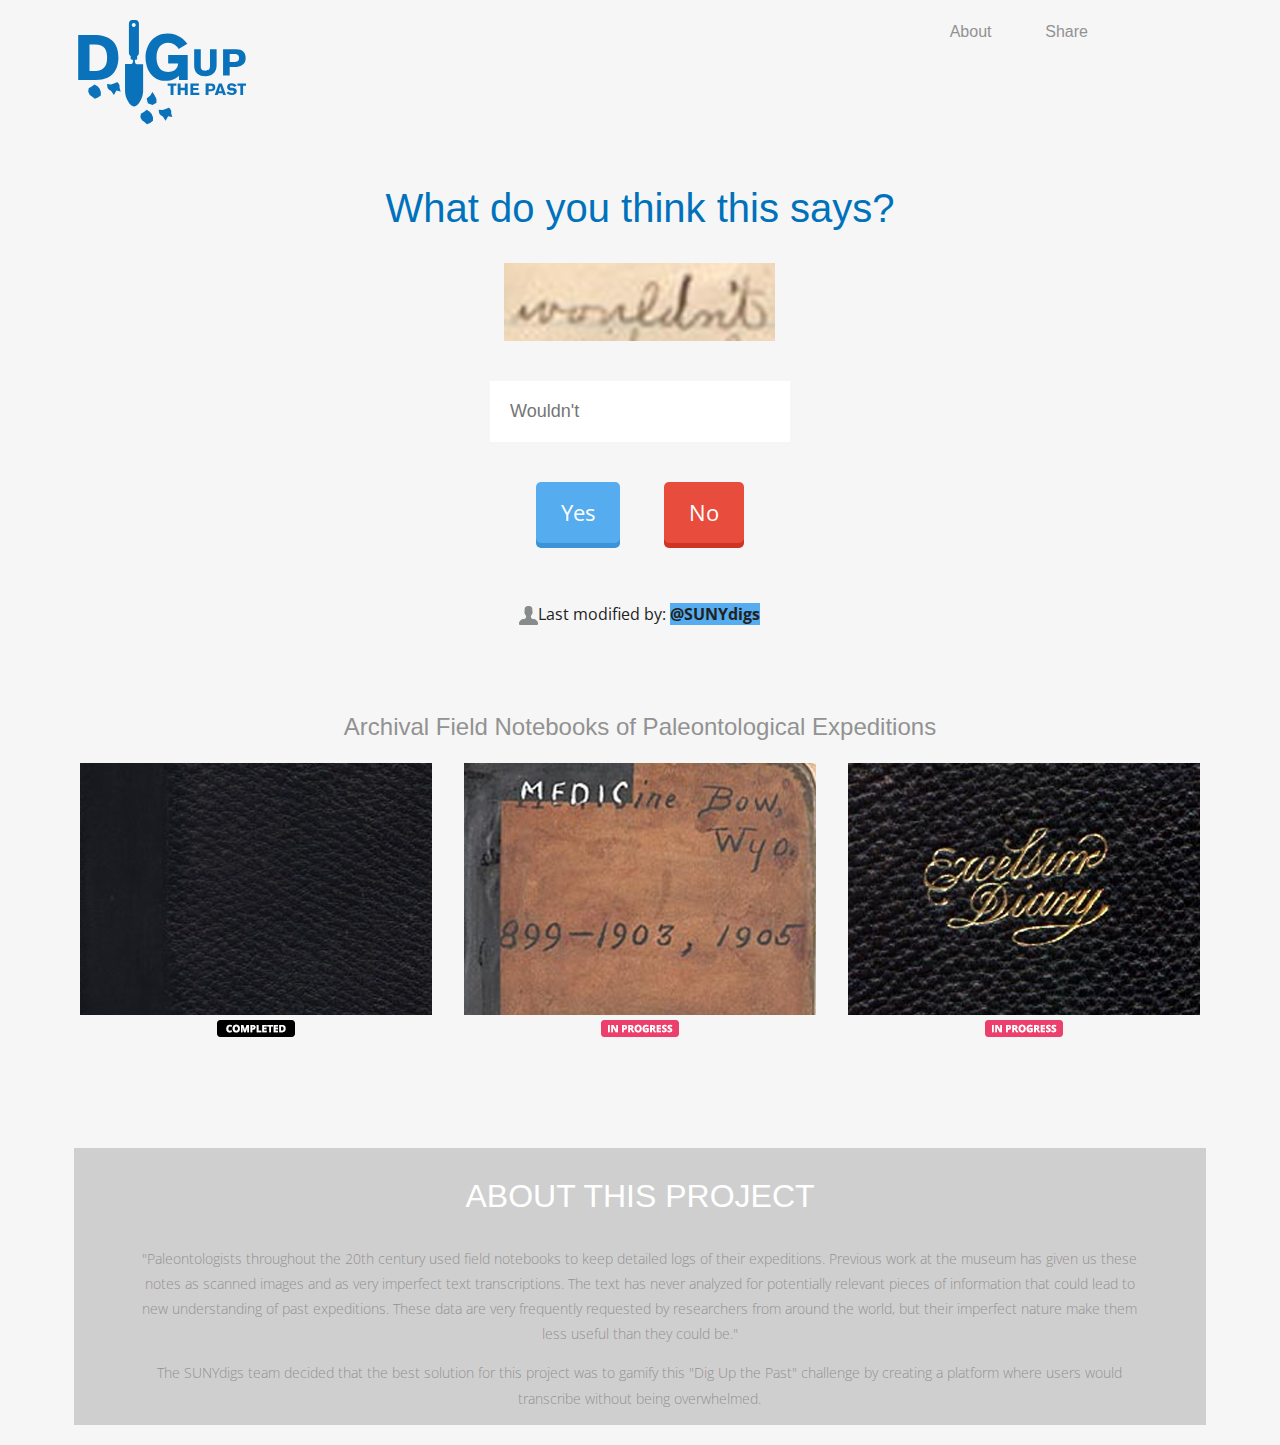
==== commit 7cb8b5cb: "Version 3" ====
--- a/UX/Website/index.html
+++ b/UX/Website/index.html
@@ -30,7 +30,7 @@
 });
 </script>
 </head>
-<body>
+<body class="scrollable">
 <!--************************************************************************
 Container starts here
 ****************************************************************************-->
@@ -46,7 +46,7 @@
     </a>
     <nav class="fluid topNav"> 
       <ul class="fluid fluidList topNavUl">
-        <li class="fluid topNavLI zeroMargin_desktop zeroMargin_tablet zeroMargin_mobile"><strong><a href="#" class="linkStyle" title="Nav Link">About</a></strong></li>
+        <li class="fluid topNavLI zeroMargin_desktop zeroMargin_tablet zeroMargin_mobile"><strong><a href="#about" class="linkStyle scrolllink"  title="Nav Link">About</a></strong></li>
         <li class="fluid topNavLI"><strong><a href="#" class="linkStyle" title="Nav Link">Share</a></strong></li>
        
       </ul>
@@ -78,14 +78,17 @@
     ****************************************************************************-->
   <article class="fluid gallery">
     <h2 class="fluid showAreaH2 headingStyle2">Archival Field Notebooks of Paleontological Expeditions</h2>
-    <figure class="fluid tiles zeroMargin_desktop zeroMargin_tablet"> <img src="images/bK1.jpg" alt="placeholder"/>
-      <figcaption class="textStyle"></figcaption>
+    <figure class="fluid tiles zeroMargin_desktop zeroMargin_tablet"> <img src="images/bK1.jpg" alt="placeholder"/><br/>
+      <img src="images/completed_btn.png" alt=""/>
+<figcaption class="textStyle"></figcaption>
     </figure>
-    <figure class="fluid tiles"> <img src="images/bK2.jpg" alt="placeholder"/>
-      <figcaption class="textStyle"></figcaption>
+    <figure class="fluid tiles"> <img src="images/bK2.jpg" alt="placeholder"/><br/>
+      <img src="images/inProgress_btn.png" alt=""/>
+<figcaption class="textStyle"></figcaption>
     </figure>
-    <figure class="fluid tiles  zeroMargin_tablet hide_mobile"> <img src="images/bK3.jpg" alt="placeholder"/>
-      <figcaption class="textStyle"></figcaption>
+    <figure class="fluid tiles  zeroMargin_tablet hide_mobile"> <img src="images/bK3.jpg" alt="placeholder"/><br/>
+      <img src="images/inProgress_btn.png" alt=""/>
+<figcaption class="textStyle"></figcaption>
     </figure>
  
     
@@ -93,29 +96,19 @@
   </article>
   <!--Gallery ends here--> 
   
+  
   <!--************************************************************************
-    Secondary container starts here
+    Footer starts here
     ****************************************************************************-->
   <article class="fluid textContainer" id="secondaryStyling">
     <section class="fluid secondarySection zeroMargin_desktop zeroMargin_tablet">
-      <h2 class="fluid secondaryHeading headingStyle">ABOUT THIS PROJECT</h2>
+      <h2 class="fluid secondaryHeading headingStyle"><a name="about">ABOUT THIS PROJECT</a></h2>
       <p class="contentArea">"Paleontologists throughout the 20th century used field notebooks to keep detailed logs of their expeditions. Previous work at the museum has given us these notes as scanned images and as very imperfect text transcriptions. The text has never analyzed for potentially relevant pieces of information that could lead to new understanding of past expeditions. These data are very frequently requested by researchers from around the world, but their imperfect nature make them less useful than they could be."</p>
       <p class="contentArea">The SUNYdigs team decided that the best solution for this project was to gamify this "Dig Up the Past" challenge by creating a platform where users would transcribe without being overwhelmed.</p>
     </section>
     <section class="fluid secondarySection hide_mobile"> </section>
   </article>
-  <!--Secondary content section ends here--> 
-  
-  <!--************************************************************************
-    Footer starts here
-    ****************************************************************************-->
-  <footer class="fluid footer">
-    <section class="fluid footerSection zeroMargin_desktop zeroMargin_tablet">
-      <h2 class="fluid footerTitle headingStyle">#HackTheDinos</h2>
-      <p class="paraContent footerTextContainer">Lorem ipsum dolor sit amet, consectetur adipisicing elit, sed do eiusmod tempor incididunt ut labore et dolore magna aliqua. Ut enim ad minim veniam, quis nostrud exercitation ullamco laboris nisi ut aliquip</p>
-    </section>
-
-  </footer>
+ 
   <!--Footer ends here--> 
 </div>
 <!--Container ends here-->
--- a/UX/Website/css/digResponsive.css
+++ b/UX/Website/css/digResponsive.css
@@ -52,7 +52,10 @@
 }
 
 /* Header & HERO styles*/
+/*mobile*/
 .heroHeader {
+	height: 700px;
+	
 }
 .logo {
 	width: 90%;
@@ -155,7 +158,10 @@
 	margin-left: auto;
 }
 /* Header & HERO styles*/
+/*Tablet*/
 .heroHeader {
+	height: 500px;
+	
 }
 .logo {
 	width: 15.2542%;
@@ -249,6 +255,8 @@
 }
 /* Header & HERO styles*/
 .heroHeader {
+	height: 500px;
+	
 }
 .logo {
 	width: 15.2542%;
@@ -257,7 +265,7 @@
 .topNav {
 	width: 23.7288%;
 	clear: none;
-	margin-left: 52.5423%;
+	margin-left: 60.5423%;
 }
 .topNavUl {
 	width: 100%;
--- a/UX/Website/css/digStyle.css
+++ b/UX/Website/css/digStyle.css
@@ -40,6 +40,16 @@
 #buttons {
 	color: #FFFFFF;
 	text-align: center;
+	-webkit-border-radius: 5px;
+	-moz-border-radius: 5px;
+	border-radius: 5px;
+	
+	transition: all 150ms;
+	-webkit-transition: all 150ms;
+	-moz-transition: all 150ms;
+	
+	-webkit-appearance: none;
+	outline: none;
 }
 .btn {
   border-radius: 5px;
@@ -69,6 +79,9 @@
 .blue:hover {
   background-color: #6FC6FF;
 }
+.blue:visited {
+	color: rgba(255,255,255,1.00);
+}
 .red {
   background-color: #e74c3c;
   box-shadow: 0px 5px 0px 0px #CE3323;
@@ -77,6 +90,9 @@
 .red:hover {
   background-color: #FF6656;
 }
+.red:visited {
+	color: rgba(255,255,255,1.00);
+}
 
 /* Link styles*/
 a {
@@ -103,7 +119,7 @@
     padding-top: 20px;
 }
 .heroHeader {
-	height: 450px;
+	
 	
 }
 /* Navigation styles*/
@@ -156,7 +172,7 @@
 
 /* Gallery styles */
 .gallery{
-    padding-top:20px;
+    padding-top:100px;
     padding-bottom:30px;
 }
 .paraContent{
@@ -199,7 +215,7 @@
 .footerTitle {
     text-align: center;
     font-size: 22px;
-	width:100
+	width:100%;
 }
 .footerTextContainer {
 	text-align: justify;
@@ -227,6 +243,189 @@
       font-size: 18px;
       outline: none;
       transition: all 0.2s ease-in-out;
+}
+
+/* #Page Slide
+================================================== */
+#pageslide {
+    /* These styles MUST be included. Do not change. */
+    display: none;
+    position: fixed;
+    top: 0;
+    height: 100%;
+    z-index: 3;
+	width: 100%;
+    background-color: #fff;
+	overflow-y: auto;
+	overflow-x: none;
+	-webkit-overflow-scrolling: touch;
+}
+
+/* Close Bar */
+#pageslide .closebar {
+	width: 100%;
+	height: 105px;
+	text-align: center;
+	background: #f8f8f8;
+	z-index: 4;
+	top: 0;
+}
+
+#pageslide .closebar .closepage {
+	border: 1px solid #202732;
+	width: 61px;
+	height: 61px;
+	display: block;
+	position: absolute;
+	left: 50%;
+	margin-left: -39px;
+	top: 21px;
+	cursor: pointer;
+	
+	transition: all 300ms;
+	-webkit-transition: all 300ms;
+	-moz-transition: all 300ms;
+	
+	border-radius: 50%;
+	-webkit-border-radius: 50%;
+	-moz-border-radius: 50%;
+}
+
+#pageslide .closebar .closepage span.closebtn {
+	cursor:pointer;
+}
+
+#pageslide .closebar .closepage span.closebtn:after, 
+#pageslide .closebar .closepage span.closebtn:before {
+    content: "";
+    height: 20px;
+    width: 20px;
+    border-top: 1px solid #202732;
+    position: absolute;
+	top: 26px;
+	right: 12px;
+	
+	transition: all 300ms;
+	-webkit-transition: all 300ms;
+	-moz-transition: all 300ms;
+	
+	-webkit-transform: rotate(-45deg);
+	-moz-transform: rotate(-45deg);
+	-ms-transform: rotate(-45deg);
+	-o-transform: rotate(-45deg);
+	transform: rotate(-45deg);
+}
+
+#pageslide .closebar .closepage span.closebtn:before {
+	right: 26px;
+	-webkit-transform: rotate(45deg);
+	-moz-transform: rotate(45deg);
+	-ms-transform: rotate(45deg);
+	-o-transform: rotate(45deg);
+	transform: rotate(45deg);
+}
+
+#pageslide .closebar .closepage:hover {
+	border: 1px solid #4eb3f4;
+}
+
+#pageslide .closebar .closepage:hover span.closebtn:after, 
+#pageslide .closebar .closepage:hover span.closebtn:before {
+	border-top: 1px solid #4eb3f4;
+}
+
+/* Scroll to top button */
+#pageslide .scrolltop {
+	width: 100%;
+	height: 240px;
+	background: #f8f8f8;
+	position: relative;
+	margin-top: 40px;
+	display: block;
+	overflow: hidden;
+}
+
+#pageslide .scrolltop .go-to-top {
+	margin: 90px auto;
+	border: 1px solid #202732;
+	width: 61px;
+	height: 61px;
+	display: block;
+	position: relative;
+	cursor: pointer;
+	
+	transition: all 300ms;
+	-webkit-transition: all 300ms;
+	-moz-transition: all 300ms;
+	
+	border-radius: 50%;
+	-webkit-border-radius: 50%;
+	-moz-border-radius: 50%;
+}
+
+#pageslide .scrolltop .go-to-top i {
+	position: absolute;
+	color: #202732;
+	font-size: 29px;
+	top: 50%;
+	left: 50%;
+	margin-top: -17px;
+	margin-left: -9px;
+	
+	transition: all 200ms;
+	-webkit-transition: all 200ms;
+	-moz-transition: all 200ms;
+}
+
+#pageslide .scrolltop .go-to-top:hover {
+	border: 1px solid #4eb3f4;
+}
+
+#pageslide .scrolltop .go-to-top:hover i {
+	color: #4eb3f4;
+}
+
+/* Main Content */
+#pageslide .project_info {
+	margin-bottom: 15px;
+	margin-top: 80px;
+}
+
+#pageslide .project_info h1 {
+	font-size: 35px;
+	font-family: 'Open Sans';
+	font-weight: 300;
+	color: #2e3641;
+	text-align: center;
+	margin: 0;
+}
+
+#pageslide .project_info h3 {
+	font-size: 15px;
+	margin-top: 15px;
+	text-align: center;
+	color: #898989;
+	font-style: italic;
+}
+
+#pageslide .project_info hr {
+	width: 200px;
+	height: 2px;
+	border: none;
+	display: block;
+	margin: 40px auto;
+	background: #dbdbdb;
+}
+
+#pageslide .project_info article p {
+	font-size: 14px;
+
+	color: #656e7c;
+	line-height: 24px;
+}
+
+#pageslide .videoWrapper {
+	margin-bottom: 20px;
 }
       
 /*      &::placeholder {
